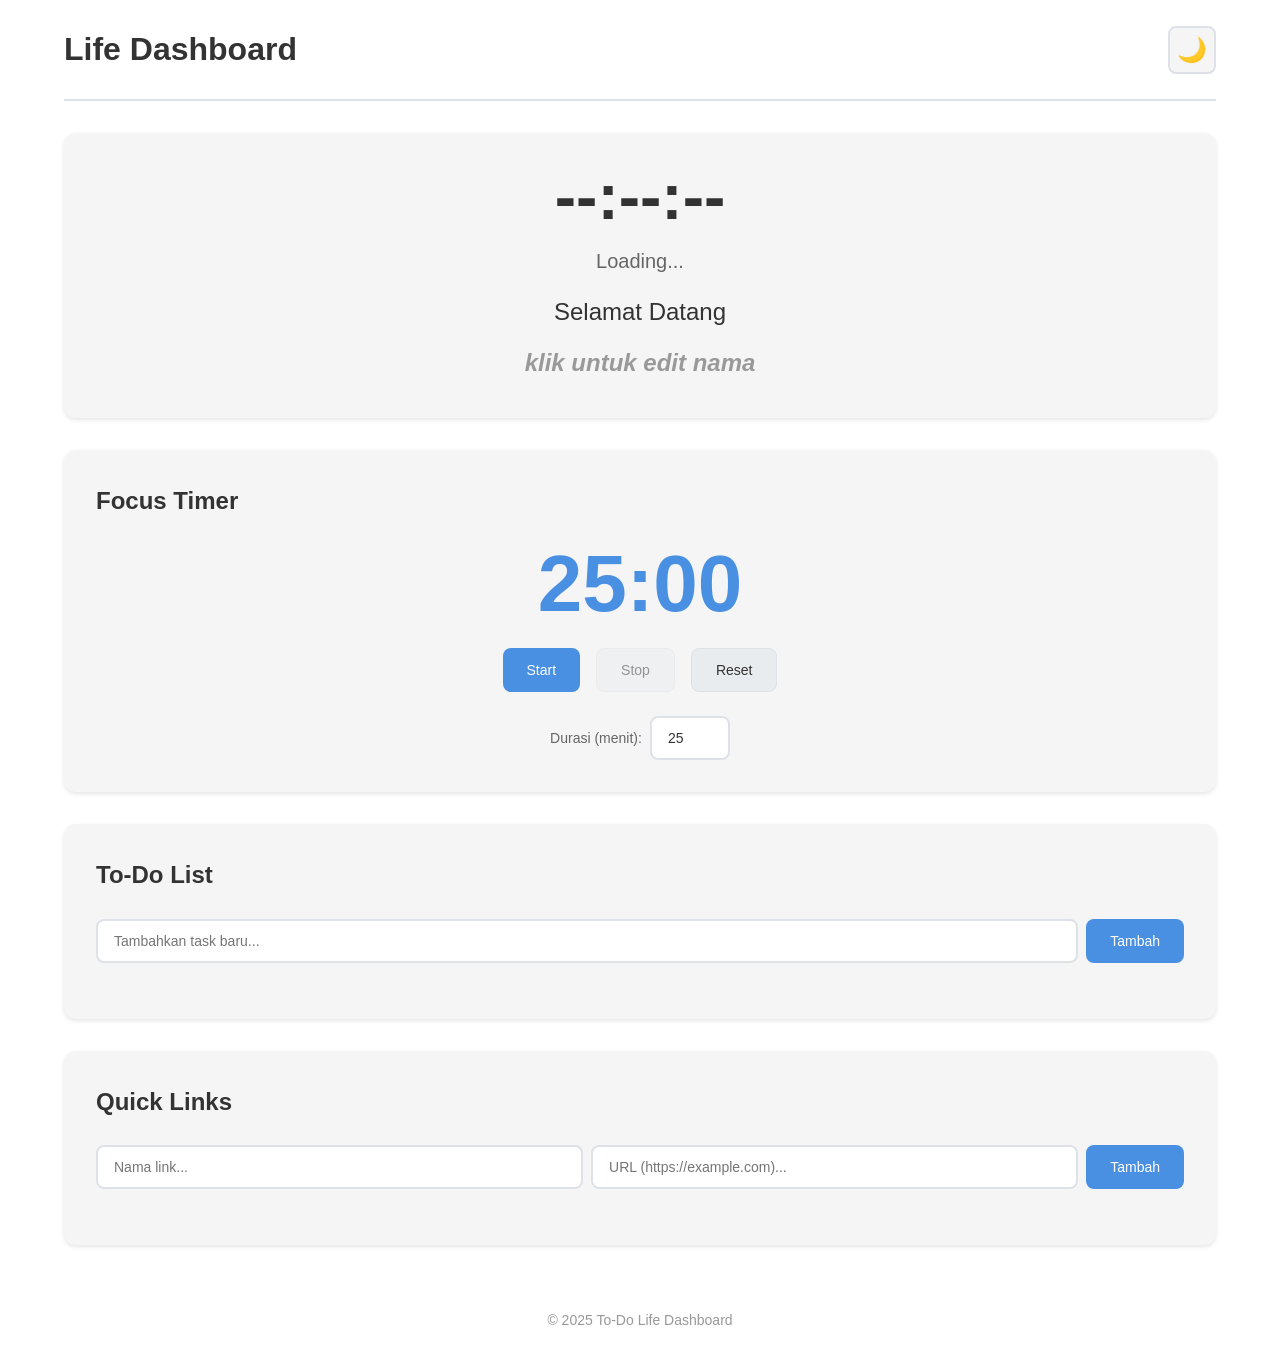
==== index.html @ f42ebe3e "push pertama (masih ada error)" ====
<!DOCTYPE html>
<html lang="id">
<head>
    <meta charset="UTF-8">
    <meta name="viewport" content="width=device-width, initial-scale=1.0">
    <meta name="description" content="Dashboard produktivitas dengan greeting personal, Pomodoro timer, to-do list, dan quick links">
    <meta name="author" content="To-Do Life Dashboard">
    <title>To-Do Life Dashboard</title>
    <link rel="stylesheet" href="css/styles.css">
</head>
<body>
    <!-- Error Container untuk Critical Errors -->
    <div id="error-container" style="display: none;"></div>

    <!-- Notification Container -->
    <div id="notification-container"></div>

    <!-- Main Dashboard -->
    <main class="dashboard">
        <!-- Header dengan Theme Toggle -->
        <header class="dashboard-header">
            <h1 class="dashboard-title">Life Dashboard</h1>
            <button id="theme-toggle" class="theme-toggle" aria-label="Toggle theme">
                <span class="theme-icon">🌙</span>
            </button>
        </header>

        <!-- Greeting Section -->
        <section id="greeting-section" class="section greeting-section">
            <div class="greeting-container">
                <div class="time-display" id="time-display">--:--:--</div>
                <div class="date-display" id="date-display">Loading...</div>
                <div class="greeting-text">
                    <span class="greeting-message" id="greeting-message">Selamat Datang</span>
                    <span class="greeting-name" id="greeting-name" contenteditable="false" data-placeholder="klik untuk edit nama"></span>
                </div>
            </div>
        </section>

        <!-- Timer Section -->
        <section id="timer-section" class="section timer-section">
            <h2 class="section-title">Focus Timer</h2>
            <div class="timer-container">
                <div class="timer-display" id="timer-display">25:00</div>
                <div class="timer-controls">
                    <button id="timer-start" class="btn btn-primary">Start</button>
                    <button id="timer-stop" class="btn btn-secondary" disabled>Stop</button>
                    <button id="timer-reset" class="btn btn-secondary">Reset</button>
                </div>
                <div class="timer-settings">
                    <label for="timer-duration">Durasi (menit):</label>
                    <input type="number" id="timer-duration" min="1" max="120" value="25">
                </div>
            </div>
        </section>

        <!-- Todo Section -->
        <section id="todo-section" class="section todo-section">
            <h2 class="section-title">To-Do List</h2>
            <div class="todo-container">
                <div class="todo-input-group">
                    <input type="text" id="todo-input" class="todo-input" placeholder="Tambahkan task baru..." maxlength="500">
                    <button id="todo-add" class="btn btn-primary">Tambah</button>
                </div>
                <ul id="todo-list" class="todo-list">
                    <!-- Tasks will be rendered here -->
                </ul>
            </div>
        </section>

        <!-- Links Section -->
        <section id="links-section" class="section links-section">
            <h2 class="section-title">Quick Links</h2>
            <div class="links-container">
                <div class="links-input-group">
                    <input type="text" id="link-name" class="link-input" placeholder="Nama link...">
                    <input type="text" id="link-url" class="link-input" placeholder="URL (https://example.com)...">
                    <button id="link-add" class="btn btn-primary">Tambah</button>
                </div>
                <div id="links-grid" class="links-grid">
                    <!-- Links will be rendered here -->
                </div>
            </div>
        </section>

        <!-- Footer -->
        <footer class="dashboard-footer">
            <p>&copy; 2025 To-Do Life Dashboard</p>
        </footer>
    </main>

    <!-- JavaScript -->
    <script src="js/script.js"></script>
</body>
</html>
---- css/styles.css ----
/* ============================================
   CSS Reset and Base Styles
   ============================================ */

* {
    margin: 0;
    padding: 0;
    box-sizing: border-box;
}

html {
    font-size: 16px;
    -webkit-font-smoothing: antialiased;
    -moz-osx-font-smoothing: grayscale;
}

body {
    font-family: -apple-system, BlinkMacSystemFont, 'Segoe UI', Roboto, 'Helvetica Neue', Arial, sans-serif;
    line-height: 1.6;
}

button {
    cursor: pointer;
    border: none;
    font-family: inherit;
}

input {
    font-family: inherit;
}

ul {
    list-style: none;
}

a {
    text-decoration: none;
    color: inherit;
}

/* ============================================
   CSS Custom Properties - Light Theme (Default)
   ============================================ */

:root {
    /* Colors - Light Theme */
    --bg-primary: #ffffff;
    --bg-secondary: #f5f5f5;
    --bg-tertiary: #e9ecef;
    --text-primary: #333333;
    --text-secondary: #666666;
    --text-tertiary: #999999;
    --accent-primary: #4a90e2;
    --accent-hover: #357abd;
    --accent-light: #e3f2fd;
    --success: #5cb85c;
    --warning: #f0ad4e;
    --error: #d9534f;
    --border-color: #dee2e6;
    --shadow-sm: 0 2px 4px rgba(0, 0, 0, 0.1);
    --shadow-md: 0 4px 8px rgba(0, 0, 0, 0.15);
    --shadow-lg: 0 8px 16px rgba(0, 0, 0, 0.2);

    /* Spacing */
    --spacing-xs: 0.25rem;
    --spacing-sm: 0.5rem;
    --spacing-md: 1rem;
    --spacing-lg: 1.5rem;
    --spacing-xl: 2rem;
    --spacing-2xl: 3rem;

    /* Border Radius */
    --radius-sm: 4px;
    --radius-md: 8px;
    --radius-lg: 12px;
    --radius-xl: 16px;

    /* Transitions */
    --transition-fast: 150ms ease-in-out;
    --transition-normal: 300ms ease-in-out;
    --transition-slow: 500ms ease-in-out;
}

/* ============================================
   CSS Custom Properties - Dark Theme
   ============================================ */

[data-theme="dark"] {
    --bg-primary: #1a1a1a;
    --bg-secondary: #2d2d2d;
    --bg-tertiary: #3d3d3d;
    --text-primary: #f0f0f0;
    --text-secondary: #b0b0b0;
    --text-tertiary: #808080;
    --accent-primary: #5aa5ff;
    --accent-hover: #4a95ef;
    --accent-light: #1e3a5f;
    --success: #6cc76c;
    --warning: #f5b95f;
    --error: #e56565;
    --border-color: #4a4a4a;
    --shadow-sm: 0 2px 4px rgba(0, 0, 0, 0.3);
    --shadow-md: 0 4px 8px rgba(0, 0, 0, 0.4);
    --shadow-lg: 0 8px 16px rgba(0, 0, 0, 0.5);
}

/* ============================================
   Theme Transition
   ============================================ */

body,
.dashboard,
.section,
.btn,
input,
.todo-item,
.link-card {
    transition: background-color var(--transition-normal),
                color var(--transition-normal),
                border-color var(--transition-normal);
}

/* ============================================
   Body and Dashboard Layout
   ============================================ */

body {
    background-color: var(--bg-primary);
    color: var(--text-primary);
    min-height: 100vh;
    overflow-x: hidden;
}

.dashboard {
    max-width: 1200px;
    margin: 0 auto;
    padding: var(--spacing-lg);
    min-height: 100vh;
    display: flex;
    flex-direction: column;
}

/* ============================================
   Error and Notification Containers
   ============================================ */

#error-container {
    position: fixed;
    top: 0;
    left: 0;
    width: 100%;
    height: 100%;
    background-color: var(--bg-primary);
    z-index: 9999;
    display: flex;
    align-items: center;
    justify-content: center;
    padding: var(--spacing-lg);
}

.critical-error {
    text-align: center;
    padding: var(--spacing-2xl);
    background-color: var(--bg-secondary);
    border-radius: var(--radius-lg);
    box-shadow: var(--shadow-lg);
}

.critical-error h2 {
    color: var(--error);
    margin-bottom: var(--spacing-lg);
}

.critical-error button {
    margin-top: var(--spacing-lg);
}

#notification-container {
    position: fixed;
    top: var(--spacing-lg);
    right: var(--spacing-lg);
    z-index: 1000;
    display: flex;
    flex-direction: column;
    gap: var(--spacing-sm);
}

.notification {
    padding: var(--spacing-md) var(--spacing-lg);
    border-radius: var(--radius-md);
    box-shadow: var(--shadow-md);
    animation: slideIn 0.3s ease-out;
    max-width: 400px;
    font-size: 0.875rem;
}

.notification-info {
    background-color: var(--accent-light);
    color: var(--accent-primary);
}

.notification-success {
    background-color: var(--success);
    color: white;
}

.notification-warning {
    background-color: var(--warning);
    color: white;
}

.notification-error {
    background-color: var(--error);
    color: white;
}

@keyframes slideIn {
    from {
        transform: translateX(100%);
        opacity: 0;
    }
    to {
        transform: translateX(0);
        opacity: 1;
    }
}

/* ============================================
   Header
   ============================================ */

.dashboard-header {
    display: flex;
    justify-content: space-between;
    align-items: center;
    margin-bottom: var(--spacing-xl);
    padding-bottom: var(--spacing-lg);
    border-bottom: 2px solid var(--border-color);
}

.dashboard-title {
    font-size: 2rem;
    font-weight: 700;
    color: var(--text-primary);
}

.theme-toggle {
    width: 48px;
    height: 48px;
    border-radius: var(--radius-md);
    background-color: var(--bg-secondary);
    border: 2px solid var(--border-color);
    display: flex;
    align-items: center;
    justify-content: center;
    font-size: 1.5rem;
    transition: all var(--transition-fast);
}

.theme-toggle:hover {
    background-color: var(--bg-tertiary);
    transform: scale(1.05);
}

.theme-toggle:active {
    transform: scale(0.95);
}

/* ============================================
   Sections
   ============================================ */

.section {
    background-color: var(--bg-secondary);
    border-radius: var(--radius-lg);
    padding: var(--spacing-xl);
    margin-bottom: var(--spacing-xl);
    box-shadow: var(--shadow-sm);
}

.section-title {
    font-size: 1.5rem;
    font-weight: 600;
    color: var(--text-primary);
    margin-bottom: var(--spacing-lg);
}

/* ============================================
   Buttons
   ============================================ */

.btn {
    padding: var(--spacing-sm) var(--spacing-lg);
    border-radius: var(--radius-md);
    font-size: 0.875rem;
    font-weight: 500;
    transition: all var(--transition-fast);
    min-height: 44px;
    min-width: 44px;
}

.btn-primary {
    background-color: var(--accent-primary);
    color: white;
}

.btn-primary:hover:not(:disabled) {
    background-color: var(--accent-hover);
    box-shadow: var(--shadow-sm);
}

.btn-secondary {
    background-color: var(--bg-tertiary);
    color: var(--text-primary);
    border: 1px solid var(--border-color);
}

.btn-secondary:hover:not(:disabled) {
    background-color: var(--border-color);
}

.btn:disabled {
    opacity: 0.5;
    cursor: not-allowed;
}

.btn:active:not(:disabled) {
    transform: scale(0.98);
}

/* ============================================
   Inputs
   ============================================ */

input[type="text"],
input[type="number"] {
    padding: var(--spacing-sm) var(--spacing-md);
    border: 2px solid var(--border-color);
    border-radius: var(--radius-md);
    background-color: var(--bg-primary);
    color: var(--text-primary);
    font-size: 0.875rem;
    transition: all var(--transition-fast);
    min-height: 44px;
}

input[type="text"]:focus,
input[type="number"]:focus {
    outline: none;
    border-color: var(--accent-primary);
    box-shadow: 0 0 0 3px var(--accent-light);
}

/* ============================================
   Greeting Section
   ============================================ */

.greeting-section {
    text-align: center;
}

.greeting-container {
    display: flex;
    flex-direction: column;
    gap: var(--spacing-md);
}

.time-display {
    font-size: 4rem;
    font-weight: 700;
    color: var(--text-primary);
    line-height: 1;
}

.date-display {
    font-size: 1.25rem;
    color: var(--text-secondary);
}

.greeting-text {
    font-size: 1.5rem;
    color: var(--text-primary);
    display: flex;
    flex-direction: column;
    gap: var(--spacing-sm);
}

.greeting-name {
    font-weight: 600;
    color: var(--accent-primary);
    cursor: text;
    padding: var(--spacing-xs) var(--spacing-sm);
    border-radius: var(--radius-sm);
    transition: background-color var(--transition-fast);
}

.greeting-name:hover {
    background-color: var(--bg-tertiary);
}

.greeting-name:empty:before {
    content: attr(data-placeholder);
    color: var(--text-tertiary);
    font-style: italic;
}

/* ============================================
   Timer Section
   ============================================ */

.timer-container {
    display: flex;
    flex-direction: column;
    align-items: center;
    gap: var(--spacing-lg);
}

.timer-display {
    font-size: 5rem;
    font-weight: 700;
    color: var(--accent-primary);
    font-variant-numeric: tabular-nums;
    line-height: 1;
}

.timer-controls {
    display: flex;
    gap: var(--spacing-md);
}

.timer-settings {
    display: flex;
    align-items: center;
    gap: var(--spacing-sm);
}

.timer-settings label {
    font-size: 0.875rem;
    color: var(--text-secondary);
}

.timer-settings input {
    width: 80px;
}

/* ============================================
   Todo Section
   ============================================ */

.todo-input-group {
    display: flex;
    gap: var(--spacing-sm);
    margin-bottom: var(--spacing-lg);
}

.todo-input {
    flex: 1;
}

.todo-list {
    display: flex;
    flex-direction: column;
    gap: var(--spacing-sm);
}

.todo-item {
    display: flex;
    align-items: center;
    gap: var(--spacing-md);
    padding: var(--spacing-md);
    background-color: var(--bg-primary);
    border: 1px solid var(--border-color);
    border-radius: var(--radius-md);
    transition: all var(--transition-fast);
}

.todo-item:hover {
    box-shadow: var(--shadow-sm);
}

.todo-checkbox {
    width: 20px;
    height: 20px;
    cursor: pointer;
    min-width: 20px;
}

.todo-text {
    flex: 1;
    color: var(--text-primary);
    font-size: 0.875rem;
    word-break: break-word;
}

.todo-item.completed .todo-text {
    text-decoration: line-through;
    color: var(--text-tertiary);
}

.todo-actions {
    display: flex;
    gap: var(--spacing-xs);
}

.btn-icon {
    width: 36px;
    height: 36px;
    padding: 0;
    display: flex;
    align-items: center;
    justify-content: center;
    font-size: 1rem;
}

/* ============================================
   Links Section
   ============================================ */

.links-input-group {
    display: flex;
    gap: var(--spacing-sm);
    margin-bottom: var(--spacing-lg);
    flex-wrap: wrap;
}

.link-input {
    flex: 1;
    min-width: 150px;
}

.links-grid {
    display: grid;
    grid-template-columns: repeat(auto-fill, minmax(200px, 1fr));
    gap: var(--spacing-md);
}

.link-card {
    display: flex;
    flex-direction: column;
    gap: var(--spacing-sm);
    padding: var(--spacing-md);
    background-color: var(--bg-primary);
    border: 2px solid var(--border-color);
    border-radius: var(--radius-md);
    transition: all var(--transition-fast);
    min-height: 80px;
}

.link-card:hover {
    border-color: var(--accent-primary);
    box-shadow: var(--shadow-md);
    transform: translateY(-2px);
}

.link-name {
    font-weight: 600;
    color: var(--text-primary);
    font-size: 0.875rem;
    overflow: hidden;
    text-overflow: ellipsis;
    white-space: nowrap;
}

.link-url {
    font-size: 0.75rem;
    color: var(--text-secondary);
    overflow: hidden;
    text-overflow: ellipsis;
    white-space: nowrap;
}

.link-actions {
    display: flex;
    justify-content: flex-end;
    margin-top: auto;
}

/* ============================================
   Footer
   ============================================ */

.dashboard-footer {
    margin-top: auto;
    padding-top: var(--spacing-xl);
    text-align: center;
    color: var(--text-tertiary);
    font-size: 0.875rem;
}

/* ============================================
   Responsive Design
   ============================================ */

/* Tablet (768px - 1023px) */
@media (max-width: 1023px) {
    .dashboard {
        padding: var(--spacing-md);
    }

    .dashboard-title {
        font-size: 1.5rem;
    }

    .time-display {
        font-size: 3rem;
    }

    .timer-display {
        font-size: 4rem;
    }

    .links-grid {
        grid-template-columns: repeat(auto-fill, minmax(150px, 1fr));
    }
}

/* Mobile (375px - 767px) */
@media (max-width: 767px) {
    .dashboard {
        padding: var(--spacing-sm);
    }

    .section {
        padding: var(--spacing-lg);
    }

    .dashboard-title {
        font-size: 1.25rem;
    }

    .time-display {
        font-size: 2.5rem;
    }

    .date-display {
        font-size: 1rem;
    }

    .greeting-text {
        font-size: 1.25rem;
    }

    .timer-display {
        font-size: 3rem;
    }

    .timer-controls {
        flex-wrap: wrap;
        justify-content: center;
    }

    .todo-input-group,
    .links-input-group {
        flex-direction: column;
    }

    .link-input {
        width: 100%;
    }

    .links-grid {
        grid-template-columns: 1fr;
    }

    .btn {
        width: 100%;
    }

    .timer-controls .btn {
        flex: 1;
        min-width: 80px;
    }
}

/* Small Mobile (max 374px) */
@media (max-width: 374px) {
    .time-display {
        font-size: 2rem;
    }

    .timer-display {
        font-size: 2.5rem;
    }
}
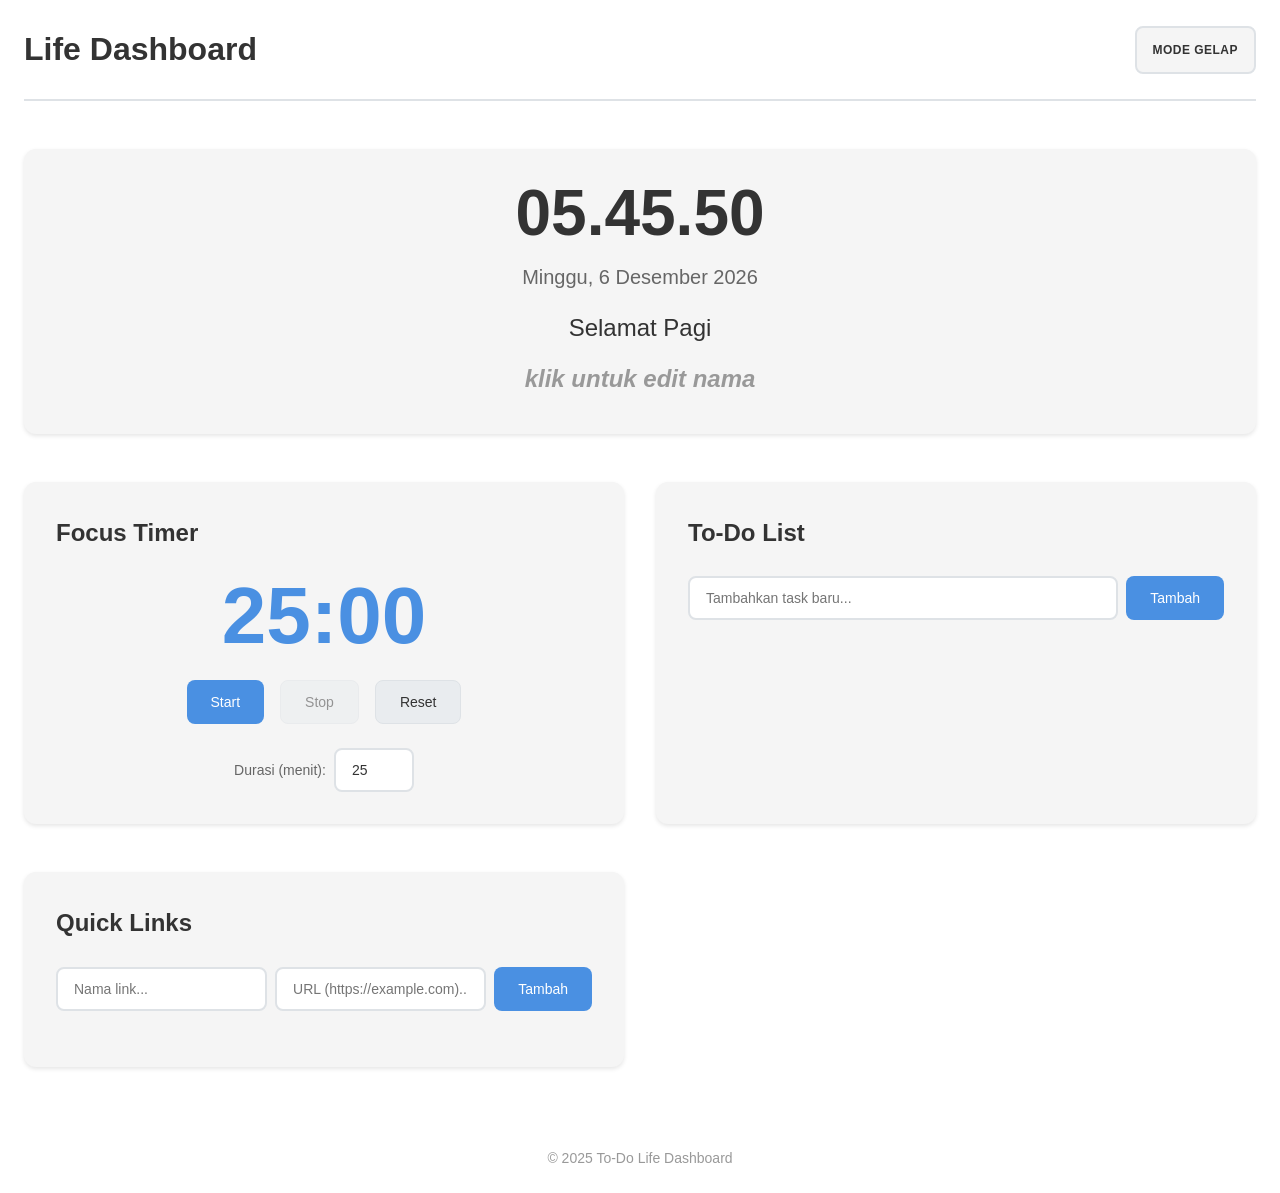
==== commit aa1239c8: "perbaiki error" ====
--- a/index.html
+++ b/index.html
@@ -1,4 +1,4 @@
-<!DOCTYPE html>
+﻿<!DOCTYPE html>
 <html lang="id">
 <head>
     <meta charset="UTF-8">
@@ -20,8 +20,8 @@
         <!-- Header dengan Theme Toggle -->
         <header class="dashboard-header">
             <h1 class="dashboard-title">Life Dashboard</h1>
-            <button id="theme-toggle" class="theme-toggle" aria-label="Toggle theme">
-                <span class="theme-icon">🌙</span>
+            <button id="theme-toggle" class="theme-toggle" aria-label="Ganti mode tampilan">
+                <span class="theme-icon">Mode gelap</span>
             </button>
         </header>
 
--- a/css/styles.css
+++ b/css/styles.css
@@ -1,4 +1,4 @@
-/* ============================================
+﻿/* ============================================
    CSS Reset and Base Styles
    ============================================ */
 
@@ -104,6 +104,10 @@
     --shadow-lg: 0 8px 16px rgba(0, 0, 0, 0.5);
 }
 
+[data-theme="dark"] .theme-toggle {
+    color: #ffffff;
+}
+
 /* ============================================
    Theme Transition
    ============================================ */
@@ -140,6 +144,20 @@
     flex-direction: column;
 }
 
+/* Desktop dashboard grid */
+@media (min-width: 1024px) {
+    .dashboard {
+        display: grid;
+        grid-template-columns: repeat(2, minmax(0, 1fr));
+        align-content: start;
+        column-gap: var(--spacing-xl);
+        row-gap: var(--spacing-md);
+        max-width: 1500px;
+    }
+    .dashboard-header, .dashboard-footer, .greeting-section { grid-column: 1 / -1; }
+    .section { margin-bottom: 0; min-width: 0; }
+}
+
 /* ============================================
    Error and Notification Containers
    ============================================ */
@@ -245,15 +263,18 @@
 }
 
 .theme-toggle {
-    width: 48px;
-    height: 48px;
+    min-height: 48px;
+    padding: 0 var(--spacing-md);
     border-radius: var(--radius-md);
     background-color: var(--bg-secondary);
     border: 2px solid var(--border-color);
     display: flex;
     align-items: center;
     justify-content: center;
-    font-size: 1.5rem;
+    font-size: 0.75rem;
+    font-weight: 600;
+    color: var(--text-primary);
+    letter-spacing: 0.04em;
     transition: all var(--transition-fast);
 }
 
